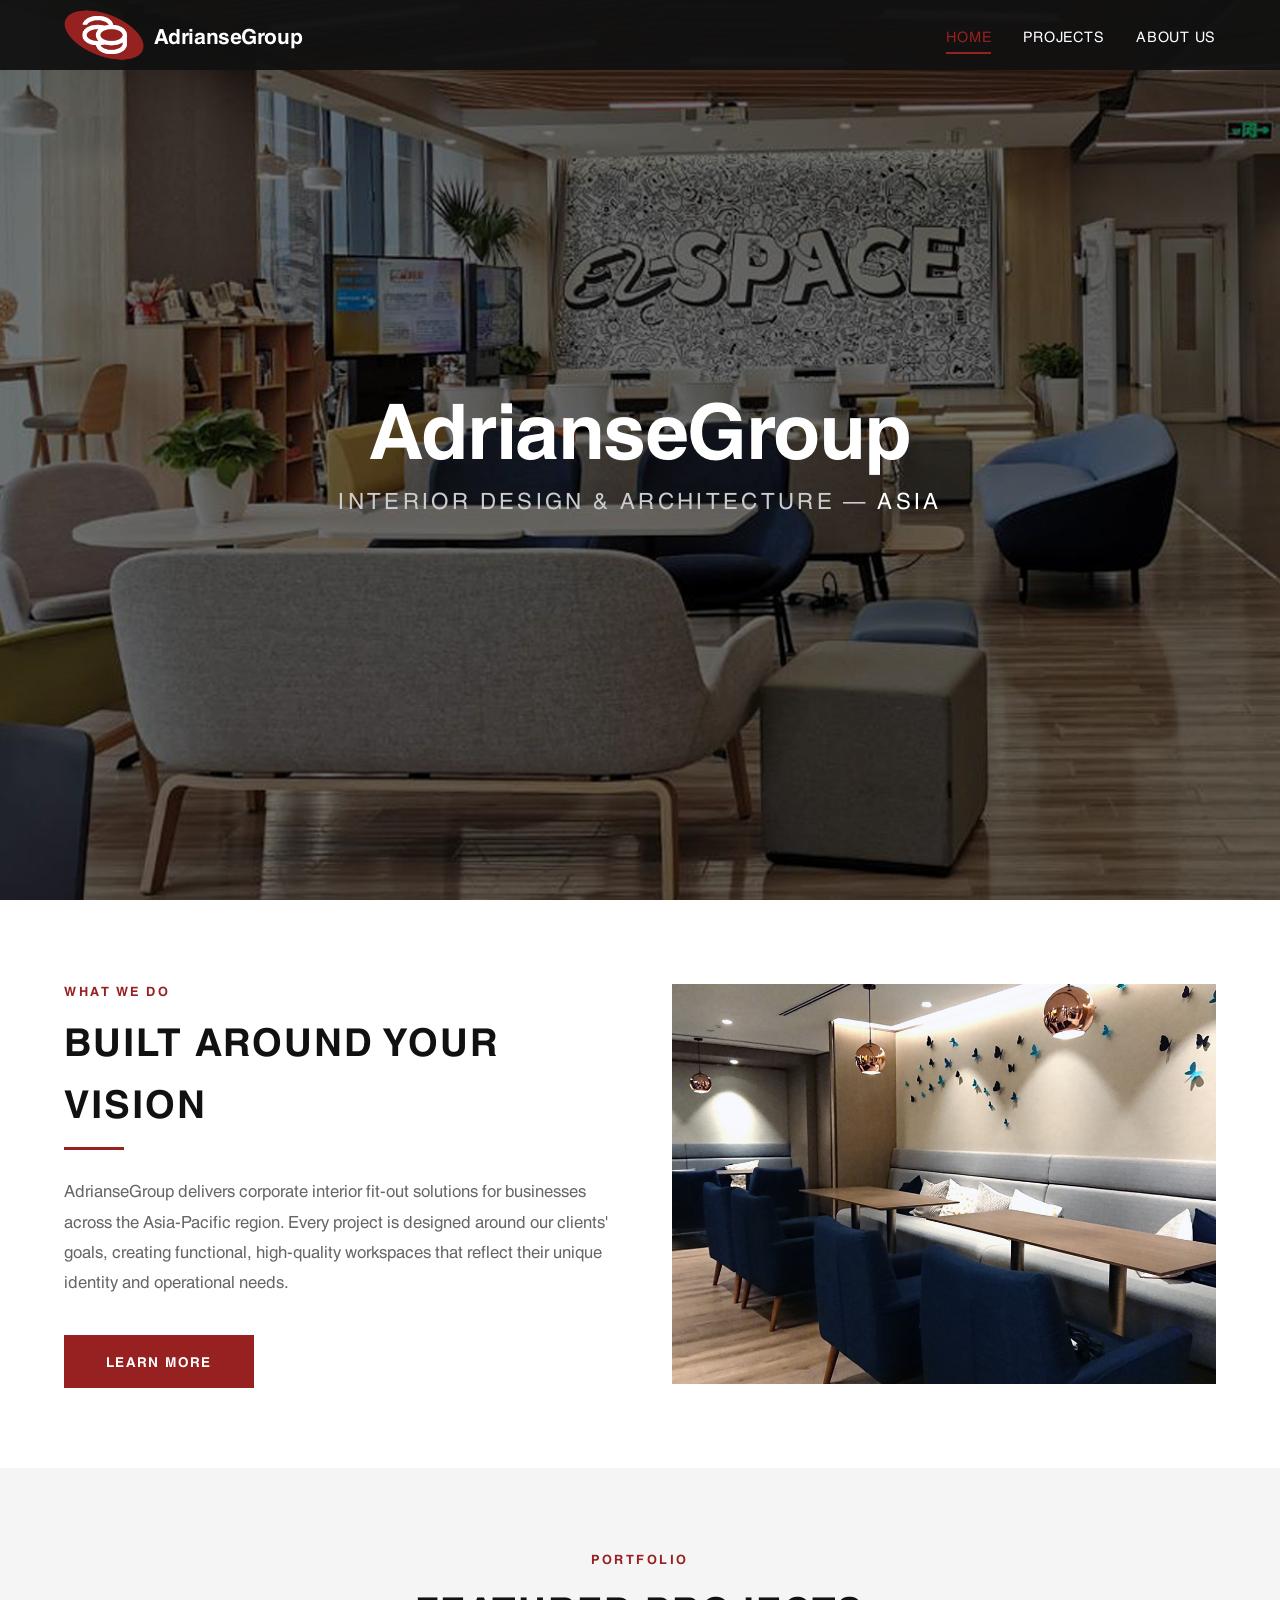
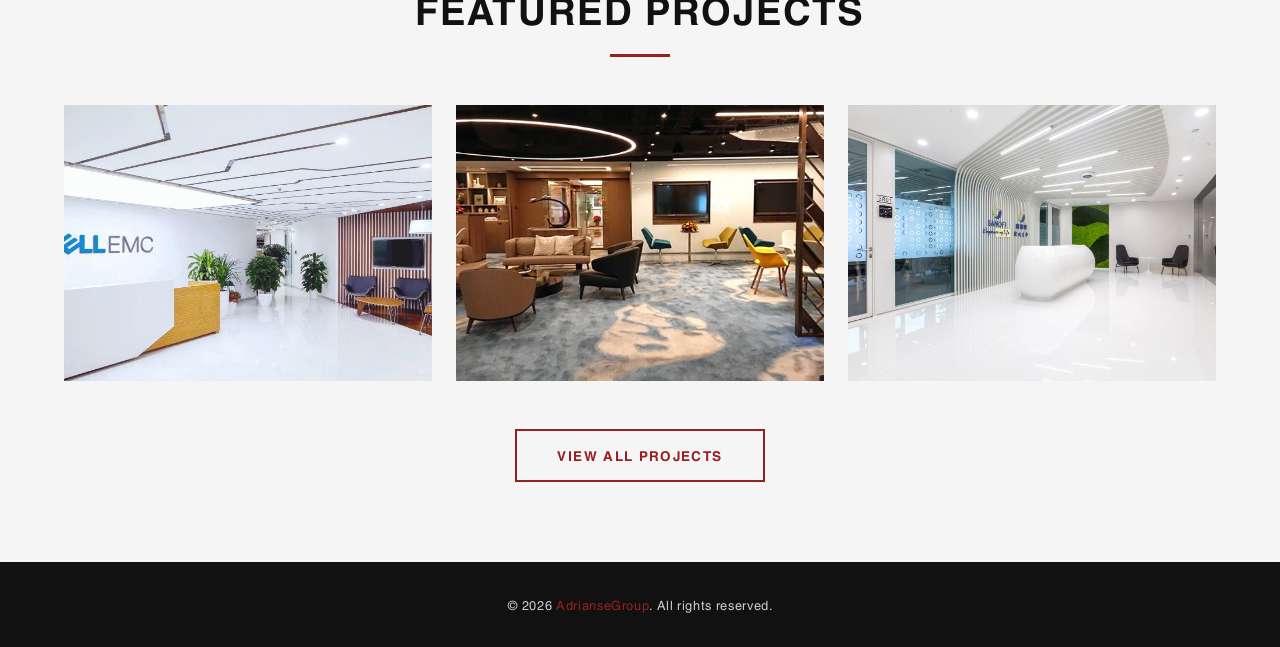
==== index.html @ fb138bbc "website redesign initial commit" ====
<!DOCTYPE html>
<html lang="en">

<head>
    <meta charset="UTF-8">
    <meta name="viewport" content="width=device-width, initial-scale=1.0">
    <meta name="description"
        content="AdrianseGroup — Award-winning interior design and architecture firm creating transformative spaces across Asia.">
    <title>AdrianseGroup | Interior Design &amp; Architecture</title>
    <link rel="icon" type="image/x-icon" href="assets/icons/AdrianseLogo.ico">
    <link rel="stylesheet" href="assets/css/style.css">
</head>

<body>

    <!-- NAVBAR -->
    <nav class="navbar" role="navigation" aria-label="Main navigation">
        <div class="container">
            <a href="index.html" class="navbar__logo" aria-label="AdrianseGroup Home">
                <img src="assets/images/AdrianseLogo.png" alt="AdrianseGroup logo">
                <span class="navbar__brand">AdrianseGroup</span>
            </a>
            <button class="navbar__toggle" aria-label="Toggle navigation" aria-expanded="false">
                <span></span>
                <span></span>
                <span></span>
            </button>
            <ul class="navbar__links">
                <li><a href="index.html" class="active">Home</a></li>
                <li><a href="projects.html">Projects</a></li>
                <li><a href="about.html">About Us</a></li>
            </ul>
        </div>
    </nav>

    <!-- HERO -->
    <header class="hero">
        <div class="hero__slideshow">
            <div class="hero__slide active"
                style="background-image: url('assets/images/index_photoB_R1.jpg');" role="img"
                aria-label="AdrianseGroup showcase"></div>
            <div class="hero__slide"
                style="background-image: url('assets/images/projects/Dell EMC, Beijing/dell_01.jpg');" role="img"
                aria-label="Dell EMC Beijing"></div>
            <div class="hero__slide"
                style="background-image: url('assets/images/projects/HongKong Land, Hong Kong/HKL_01.jpg');" role="img"
                aria-label="HongKong Land"></div>
            <div class="hero__slide"
                style="background-image: url('assets/images/projects/Sanofi, Shanghai/saf_cd_1.jpg');" role="img"
                aria-label="Sanofi Shanghai"></div>
            <div class="hero__slide"
                style="background-image: url('assets/images/projects/MSFT Beijing Telesales, Beijing/msft_01.jpg');"
                role="img" aria-label="MSFT Beijing"></div>
            <div class="hero__slide"
                style="background-image: url('assets/images/projects/Shure Asia, Hong Kong/Shu-01.jpg');" role="img"
                aria-label="Shure Asia Hong Kong"></div>
            <div class="hero__slide"
                style="background-image: url('assets/images/projects/Bayer China, Beijing/bay-01.jpg');" role="img"
                aria-label="Bayer China Beijing"></div>
            <div class="hero__slide" style="background-image: url('assets/images/projects/CBRE, Wuhan/cbre_wh_1.jpg');"
                role="img" aria-label="CBRE Wuhan"></div>
            <div class="hero__slide"
                style="background-image: url('assets/images/projects/VMware, Hong Kong/VM-01.jpg');" role="img"
                aria-label="VMware Hong Kong"></div>
        </div>
        <div class="hero__content">
            <h1 class="hero__title">AdrianseGroup</h1>
            <p class="hero__subtitle">Interior Design &amp; Architecture &mdash; <span>Asia</span></p>
        </div>
    </header>

    <!-- INTRO -->
    <section class="section">
        <div class="container">
            <div class="intro">
                <div class="intro__text">
                    <span class="section__label">What We Do</span>
                    <h2 class="section__title">Built Around Your Vision</h2>
                    <div class="section__divider" style="margin: 1rem 0 0;"></div>
                    <p style="margin-top: 1.5rem;">
                        AdrianseGroup delivers corporate interior fit-out solutions for businesses across the
                        Asia-Pacific region. Every project is designed around our clients' goals, creating functional,
                        high-quality workspaces that reflect their unique identity and operational needs.
                    </p>
                    <a href="about.html" class="btn" style="margin-top: 1rem;">Learn More</a>
                </div>
                <div class="intro__image">
                    <img class="intro__image" src="assets/images/projects/HongKong Land, Hong Kong/HKL_03.jpg"
                        alt="HongKong Land interior design by AdrianseGroup">
                </div>
            </div>
        </div>
    </section>

    <!-- FEATURED PROJECTS -->
    <section class="section section--grey">
        <div class="container">
            <div class="section__header">
                <span class="section__label">Portfolio</span>
                <h2 class="section__title">Featured Projects</h2>
                <div class="section__divider"></div>
            </div>
            <div class="featured-grid">
                <a href="projects.html" class="featured-card">
                    <img class="featured-card__img" src="assets/images/projects/Dell EMC, Beijing/dell_01.jpg"
                        alt="Dell EMC Beijing office interior" loading="lazy">
                    <div class="featured-card__overlay">
                        <div class="featured-card__name">Dell EMC</div>
                        <div class="featured-card__location">Beijing</div>
                    </div>
                </a>
                <a href="projects.html" class="featured-card">
                    <img class="featured-card__img" src="assets/images/projects/HongKong Land, Hong Kong/HKL_01.jpg"
                        alt="HongKong Land office interior" loading="lazy">
                    <div class="featured-card__overlay">
                        <div class="featured-card__name">HongKong Land</div>
                        <div class="featured-card__location">Hong Kong</div>
                    </div>
                </a>
                <a href="projects.html" class="featured-card">
                    <img class="featured-card__img" src="assets/images/projects/Sanofi, Shanghai/saf_cd_1.jpg"
                        alt="Sanofi Shanghai office interior" loading="lazy">
                    <div class="featured-card__overlay">
                        <div class="featured-card__name">Sanofi</div>
                        <div class="featured-card__location">Shanghai</div>
                    </div>
                </a>
            </div>
            <div style="text-align: center; margin-top: 3rem;">
                <a href="projects.html" class="btn btn--outline">View All Projects</a>
            </div>
        </div>
    </section>

    <!-- FOOTER -->
    <footer class="footer">
        <div class="container">
            <p>&copy; 2026 <span>AdrianseGroup</span>. All rights reserved.</p>
        </div>
    </footer>

    <script src="assets/js/main.js"></script>
</body>

</html>
---- assets/css/style.css ----
/* ===== FONT-FACE ===== */
@font-face {
  font-family: "Helvetica World";
  src: url("../fonts/Helvetica-World-Regular.otf") format("opentype");
  font-weight: 400;
  font-style: normal;
  font-display: swap;
}

@font-face {
  font-family: "Helvetica World";
  src: url("../fonts/Helvetica-World-Bold.otf") format("opentype");
  font-weight: 700;
  font-style: normal;
  font-display: swap;
}

@font-face {
  font-family: "Helvetica World";
  src: url("../fonts/Helvetica-World-Italic.otf") format("opentype");
  font-weight: 400;
  font-style: italic;
  font-display: swap;
}

/* ===== RESET & BASE ===== */
*,
*::before,
*::after {
  margin: 0;
  padding: 0;
  box-sizing: border-box;
}

html {
  scroll-behavior: smooth;
}

body {
  font-family: "Helvetica World", "Helvetica Neue", Arial, sans-serif;
  color: #333;
  background: #fff;
  line-height: 1.6;
}

a {
  text-decoration: none;
  color: inherit;
}

ul {
  list-style: none;
}

img {
  display: block;
  max-width: 100%;
  height: auto;
}

/* ===== VARIABLES ===== */
:root {
  --accent: #972021;
  --dark: #111;
  --grey-dark: #333;
  --grey-mid: #666;
  --grey-light: #ccc;
  --bg-light: #f5f5f5;
  --white: #fff;
  --max-width: 1200px;
  --nav-height: 70px;
}

/* ===== UTILITY ===== */
.container {
  width: 90%;
  max-width: var(--max-width);
  margin: 0 auto;
}

.hidden {
  display: none !important;
}

.sr-only {
  position: absolute;
  width: 1px;
  height: 1px;
  padding: 0;
  margin: -1px;
  overflow: hidden;
  clip: rect(0, 0, 0, 0);
  border: 0;
}

/* ===== NAVBAR ===== */
.navbar {
  position: fixed;
  top: 0;
  left: 0;
  width: 100%;
  height: var(--nav-height);
  background: rgba(17, 17, 17, 0.95);
  z-index: 1000;
  display: flex;
  align-items: center;
}

.navbar .container {
  display: flex;
  align-items: center;
  justify-content: space-between;
  width: 90%;
  max-width: var(--max-width);
  margin: 0 auto;
}

.navbar__logo {
  display: flex;
  align-items: center;
  gap: 0.6rem;
}

.navbar__logo img {
  height: 80px;
  width: auto;
}

.navbar__brand {
  font-family: "Helvetica World", "Helvetica Neue", Arial, sans-serif;
  font-weight: 700;
  font-size: 1.3rem;
  color: var(--white);
  letter-spacing: -0.02em;
  white-space: nowrap;
}

.navbar__links {
  display: flex;
  gap: 2rem;
}

.navbar__links a {
  color: var(--white);
  font-size: 0.9rem;
  font-weight: 500;
  letter-spacing: 0.05em;
  text-transform: uppercase;
  padding: 0.5rem 0;
  position: relative;
  transition: color 0.3s;
}

.navbar__links a::after {
  content: "";
  position: absolute;
  bottom: 0;
  left: 0;
  width: 0;
  height: 2px;
  background: var(--accent);
  transition: width 0.3s;
}

.navbar__links a:hover,
.navbar__links a.active {
  color: var(--accent);
}

.navbar__links a:hover::after,
.navbar__links a.active::after {
  width: 100%;
}

/* Mobile menu toggle */
.navbar__toggle {
  display: none;
  flex-direction: column;
  gap: 5px;
  background: none;
  border: none;
  cursor: pointer;
  padding: 4px;
}

.navbar__toggle span {
  display: block;
  width: 24px;
  height: 2px;
  background: var(--white);
  transition: transform 0.3s, opacity 0.3s;
}

/* ===== HERO ===== */
.hero {
  position: relative;
  height: 100vh;
  min-height: 500px;
  display: flex;
  align-items: center;
  justify-content: center;
  text-align: center;
  color: var(--white);
  overflow: hidden;
}

.hero--page {
  height: 50vh;
  min-height: 350px;
}

.hero__slideshow {
  position: absolute;
  inset: 0;
}

.hero__slide {
  position: absolute;
  inset: 0;
  background-size: cover;
  background-position: center;
  background-repeat: no-repeat;
  opacity: 0;
  transition: opacity 1.2s ease-in-out;
}

.hero__slide.active {
  opacity: 1;
}

.hero__slide::after {
  content: "";
  position: absolute;
  inset: 0;
  background: rgba(0, 0, 0, 0.55);
}

.hero__bg {
  position: absolute;
  inset: 0;
  background-size: cover;
  background-position: center;
  background-repeat: no-repeat;
}

.hero__bg::after {
  content: "";
  position: absolute;
  inset: 0;
  background: rgba(0, 0, 0, 0.55);
}

.hero__content {
  position: relative;
  z-index: 1;
  padding: 0 1rem;
}

.hero__title {
  font-size: clamp(2.5rem, 6vw, 5rem);
  font-weight: 700;
  color: var(--white);
  letter-spacing: -0.02em;
  line-height: 1.1;
  margin-bottom: 1rem;
}

.hero__subtitle {
  font-size: clamp(1rem, 2vw, 1.4rem);
  font-weight: 300;
  letter-spacing: 0.15em;
  text-transform: uppercase;
  color: var(--grey-light);
}

.hero__subtitle span {
  color: var(--white);
  font-weight: 500;
}

.hero__page-title {
  font-size: clamp(2rem, 5vw, 3.5rem);
  font-weight: 800;
  text-transform: uppercase;
  letter-spacing: 0.1em;
}

/* ===== BUTTONS ===== */
.btn {
  display: inline-block;
  padding: 0.85rem 2.5rem;
  font-size: 0.85rem;
  font-weight: 600;
  text-transform: uppercase;
  letter-spacing: 0.1em;
  border: 2px solid var(--accent);
  background: var(--accent);
  color: var(--white);
  cursor: pointer;
  transition: background 0.3s, color 0.3s;
}

.btn:hover {
  background: transparent;
  color: var(--accent);
}

.btn--outline {
  background: transparent;
  color: var(--accent);
}

.btn--outline:hover {
  background: var(--accent);
  color: var(--white);
}

/* ===== SECTIONS ===== */
.section {
  padding: 5rem 0;
}

.section--grey {
  background: var(--bg-light);
}

.section__header {
  text-align: center;
  margin-bottom: 3rem;
}

.section__label {
  display: block;
  font-size: 0.8rem;
  font-weight: 600;
  text-transform: uppercase;
  letter-spacing: 0.2em;
  color: var(--accent);
  margin-bottom: 0.5rem;
}

.section__title {
  font-size: clamp(1.8rem, 3vw, 2.5rem);
  font-weight: 700;
  color: var(--dark);
  text-transform: uppercase;
  letter-spacing: 0.05em;
}

.section__divider {
  width: 60px;
  height: 3px;
  background: var(--accent);
  margin: 1rem auto 0;
}

/* ===== INTRO (HOME) ===== */
.intro {
  display: grid;
  grid-template-columns: 1fr 1fr;
  gap: 4rem;
  align-items: center;
}

.intro__text p {
  font-size: 1.05rem;
  line-height: 1.8;
  color: var(--grey-mid);
  margin-bottom: 1.5rem;
}

.intro__image {
  width: 100%;
  height: 400px;
  object-fit: cover;
}

/* ===== FEATURED PROJECTS (HOME) ===== */
.featured-grid {
  display: grid;
  grid-template-columns: repeat(3, 1fr);
  gap: 1.5rem;
}

.featured-card {
  position: relative;
  overflow: hidden;
  aspect-ratio: 4 / 3;
}

.featured-card__img {
  width: 100%;
  height: 100%;
  object-fit: cover;
  transition: transform 0.5s;
}

.featured-card:hover .featured-card__img {
  transform: scale(1.05);
}

.featured-card__overlay {
  position: absolute;
  inset: 0;
  background: rgba(0, 0, 0, 0.5);
  display: flex;
  flex-direction: column;
  align-items: center;
  justify-content: center;
  opacity: 0;
  transition: opacity 0.4s;
}

.featured-card:hover .featured-card__overlay {
  opacity: 1;
}

.featured-card__name {
  color: var(--white);
  font-size: 1.1rem;
  font-weight: 700;
  text-transform: uppercase;
  letter-spacing: 0.08em;
  margin-bottom: 0.3rem;
}

.featured-card__location {
  color: var(--grey-light);
  font-size: 0.8rem;
  text-transform: uppercase;
  letter-spacing: 0.12em;
}

/* ===== FILTER BAR ===== */
.filter-bar {
  display: flex;
  justify-content: center;
  gap: 0.5rem;
  flex-wrap: wrap;
  margin-bottom: 3rem;
}

.filter-btn {
  padding: 0.6rem 1.5rem;
  font-size: 0.8rem;
  font-weight: 600;
  text-transform: uppercase;
  letter-spacing: 0.1em;
  border: 2px solid var(--grey-light);
  background: transparent;
  color: var(--grey-mid);
  cursor: pointer;
  transition: all 0.3s;
}

.filter-btn:hover,
.filter-btn.active {
  border-color: var(--accent);
  background: var(--accent);
  color: var(--white);
}

/* ===== PROJECT GRID ===== */
.project-grid {
  display: grid;
  grid-template-columns: repeat(auto-fill, minmax(300px, 1fr));
  gap: 1.5rem;
}

.project-card {
  position: relative;
  overflow: hidden;
  aspect-ratio: 4 / 3;
  cursor: pointer;
}

.project-card__img {
  width: 100%;
  height: 100%;
  object-fit: cover;
  transition: transform 0.5s;
}

.project-card:hover .project-card__img {
  transform: scale(1.05);
}

.project-card__info {
  position: absolute;
  bottom: 0;
  left: 0;
  right: 0;
  padding: 1.5rem;
  background: linear-gradient(transparent, rgba(0, 0, 0, 0.8));
  color: var(--white);
}

.project-card__name {
  font-size: 1rem;
  font-weight: 700;
  text-transform: uppercase;
  letter-spacing: 0.05em;
}

.project-card__location {
  font-size: 0.75rem;
  color: var(--grey-light);
  text-transform: uppercase;
  letter-spacing: 0.12em;
  margin-top: 0.2rem;
}

/* ===== LIGHTBOX ===== */
.lightbox {
  position: fixed;
  inset: 0;
  background: rgba(0, 0, 0, 0.95);
  z-index: 2000;
  display: flex;
  align-items: center;
  justify-content: center;
  opacity: 0;
  visibility: hidden;
  transition: opacity 0.3s, visibility 0.3s;
}

.lightbox.active {
  opacity: 1;
  visibility: visible;
}

.lightbox__close {
  position: absolute;
  top: 1.5rem;
  right: 1.5rem;
  width: 40px;
  height: 40px;
  background: none;
  border: none;
  cursor: pointer;
  z-index: 10;
  display: flex;
  align-items: center;
  justify-content: center;
}

.lightbox__close::before,
.lightbox__close::after {
  content: "";
  position: absolute;
  width: 28px;
  height: 2px;
  background: var(--white);
}

.lightbox__close::before {
  transform: rotate(45deg);
}

.lightbox__close::after {
  transform: rotate(-45deg);
}

.lightbox__counter {
  position: absolute;
  top: 1.5rem;
  left: 1.5rem;
  color: var(--grey-light);
  font-size: 0.85rem;
  font-weight: 500;
  letter-spacing: 0.1em;
  z-index: 10;
}

.lightbox__caption {
  position: absolute;
  bottom: 1.5rem;
  left: 50%;
  transform: translateX(-50%);
  color: var(--white);
  font-size: 0.9rem;
  font-weight: 600;
  text-transform: uppercase;
  letter-spacing: 0.1em;
  text-align: center;
  z-index: 10;
  white-space: nowrap;
}

.lightbox__img {
  max-width: 85vw;
  max-height: 85vh;
  object-fit: contain;
  transition: opacity 0.3s;
}

.lightbox__nav {
  position: absolute;
  top: 50%;
  transform: translateY(-50%);
  width: 50px;
  height: 50px;
  background: rgba(255, 255, 255, 0.1);
  border: 1px solid rgba(255, 255, 255, 0.2);
  border-radius: 50%;
  cursor: pointer;
  display: flex;
  align-items: center;
  justify-content: center;
  transition: background 0.3s;
  z-index: 10;
}

.lightbox__nav:hover {
  background: rgba(255, 255, 255, 0.2);
}

.lightbox__nav--prev {
  left: 1.5rem;
}

.lightbox__nav--next {
  right: 1.5rem;
}

.lightbox__nav::after {
  content: "";
  width: 12px;
  height: 12px;
  border-top: 2px solid var(--white);
  border-right: 2px solid var(--white);
}

.lightbox__nav--prev::after {
  transform: rotate(-135deg);
}

.lightbox__nav--next::after {
  transform: rotate(45deg);
}

/* ===== ABOUT PAGE ===== */
.about-content {
  display: grid;
  grid-template-columns: 1fr 1fr;
  gap: 4rem;
  align-items: start;
}

.about-text p {
  font-size: 1.05rem;
  line-height: 1.8;
  color: var(--grey-mid);
  margin-bottom: 1.5rem;
}

.about-text h3 {
  font-size: 1.2rem;
  font-weight: 700;
  color: var(--dark);
  text-transform: uppercase;
  letter-spacing: 0.05em;
  margin-bottom: 0.75rem;
}

.about-values {
  display: grid;
  grid-template-columns: 1fr 1fr;
  gap: 2rem;
}

.about-value {
  padding: 2rem;
  background: var(--bg-light);
  border-left: 3px solid var(--accent);
}

.about-value__title {
  font-size: 0.85rem;
  font-weight: 700;
  text-transform: uppercase;
  letter-spacing: 0.08em;
  color: var(--dark);
  margin-bottom: 0.5rem;
}

.about-value__text {
  font-size: 0.9rem;
  color: var(--grey-mid);
  line-height: 1.6;
}

/* ===== CONTACT ===== */
.contact-block {
  display: grid;
  grid-template-columns: repeat(3, 1fr);
  gap: 2rem;
  margin-top: 3rem;
}

.contact-item {
  text-align: center;
  padding: 2rem;
  border: 1px solid #eee;
}

.contact-item__label {
  display: block;
  font-size: 0.75rem;
  font-weight: 600;
  text-transform: uppercase;
  letter-spacing: 0.15em;
  color: var(--accent);
  margin-bottom: 0.75rem;
}

.contact-item__value {
  font-size: 1rem;
  color: var(--dark);
  font-weight: 500;
}

.contact-item__value a {
  color: var(--dark);
  transition: color 0.3s;
}

.contact-item__value a:hover {
  color: var(--accent);
}

/* ===== FOOTER ===== */
.footer {
  background: var(--dark);
  color: var(--grey-light);
  padding: 2rem 0;
  text-align: center;
}

.footer p {
  font-size: 0.8rem;
  letter-spacing: 0.05em;
}

.footer span {
  color: var(--accent);
}

/* ===== RESPONSIVE: TABLET ===== */
@media (max-width: 1024px) {
  .intro {
    grid-template-columns: 1fr;
    gap: 2rem;
  }

  .featured-grid {
    grid-template-columns: repeat(2, 1fr);
  }

  .about-content {
    grid-template-columns: 1fr;
    gap: 2rem;
  }

  .contact-block {
    grid-template-columns: 1fr;
  }
}

/* ===== RESPONSIVE: MOBILE ===== */
@media (max-width: 768px) {
  .navbar__toggle {
    display: flex;
  }

  .navbar__links {
    position: absolute;
    top: var(--nav-height);
    left: 0;
    width: 100%;
    flex-direction: column;
    background: rgba(17, 17, 17, 0.98);
    padding: 1rem 0;
    gap: 0;
    max-height: 0;
    overflow: hidden;
    transition: max-height 0.4s;
  }

  .navbar__links.open {
    max-height: 300px;
  }

  .navbar__links a {
    display: block;
    padding: 0.9rem 1.5rem;
    border-bottom: 1px solid rgba(255, 255, 255, 0.05);
  }

  .featured-grid {
    grid-template-columns: 1fr;
  }

  .project-grid {
    grid-template-columns: 1fr;
  }

  .about-values {
    grid-template-columns: 1fr;
  }

  .hero--page {
    height: 40vh;
    min-height: 280px;
  }

  .lightbox__nav {
    width: 40px;
    height: 40px;
  }

  .lightbox__nav--prev {
    left: 0.75rem;
  }

  .lightbox__nav--next {
    right: 0.75rem;
  }
}
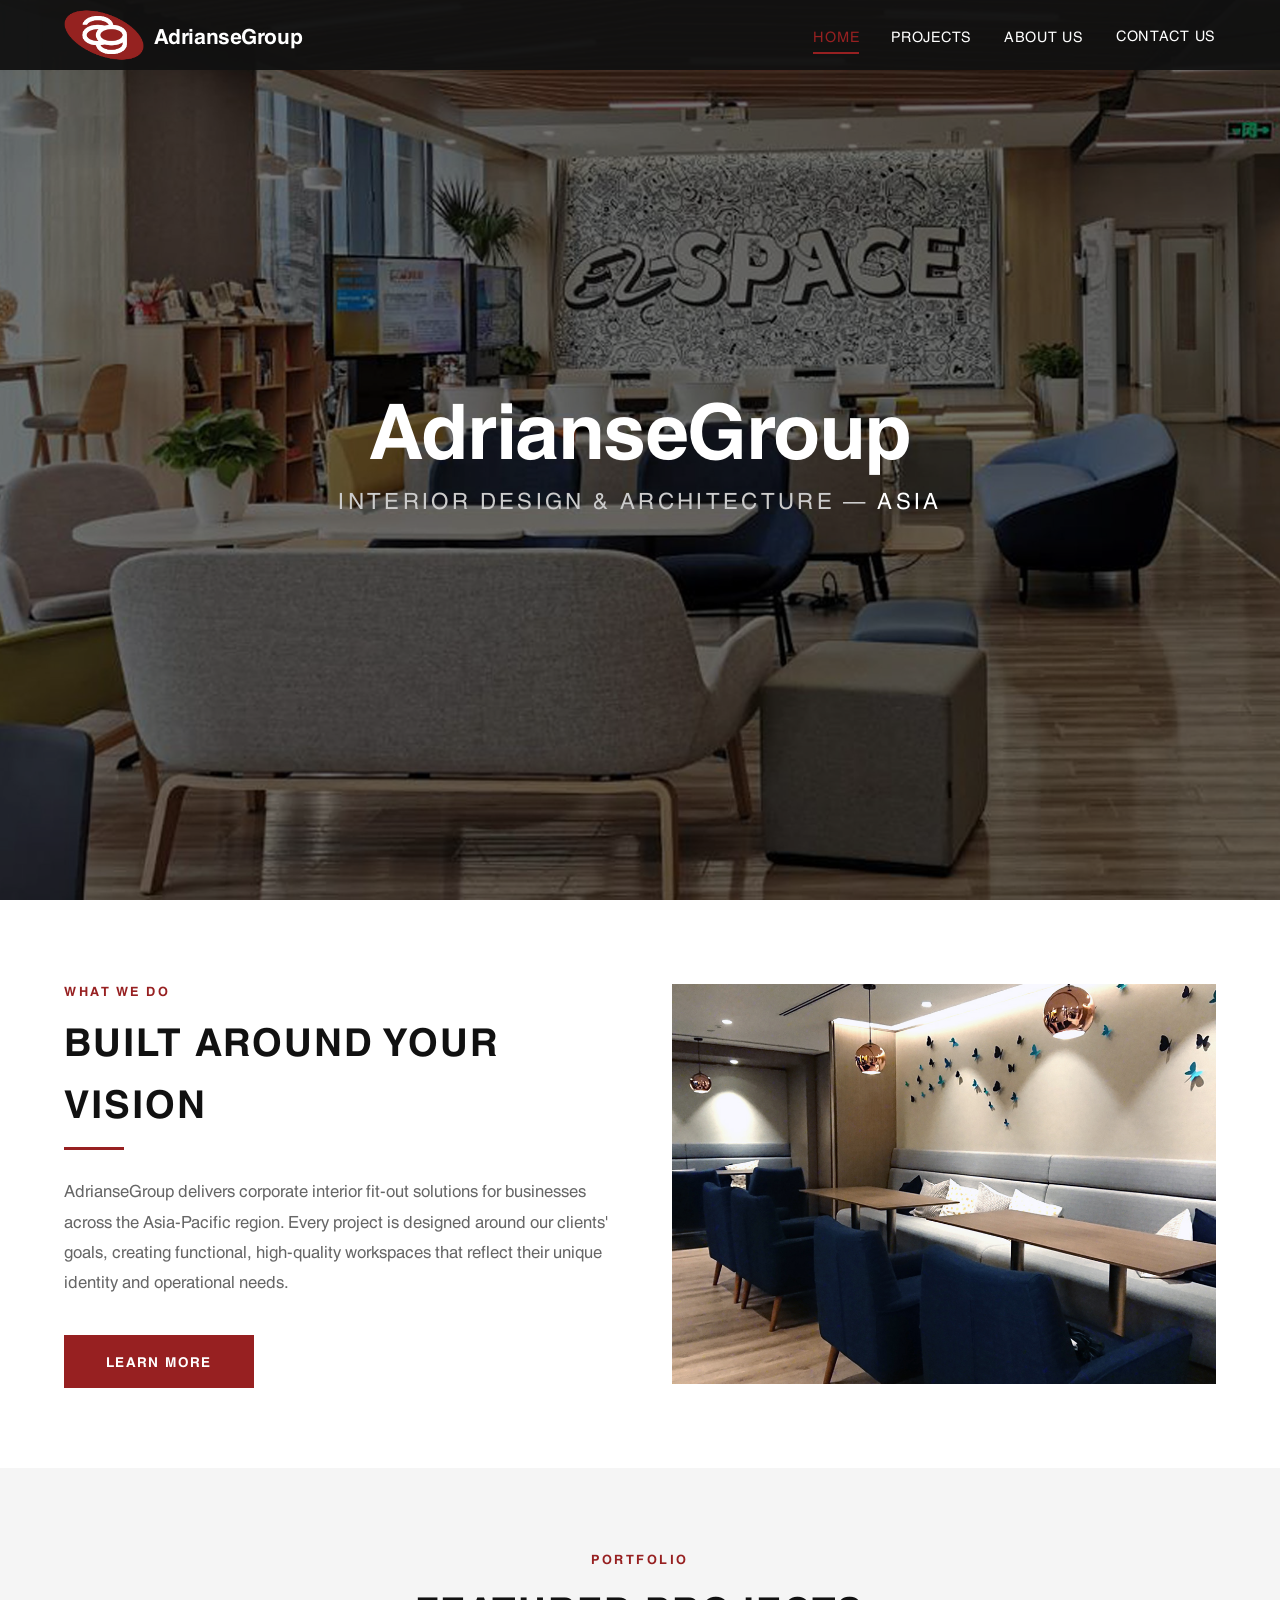
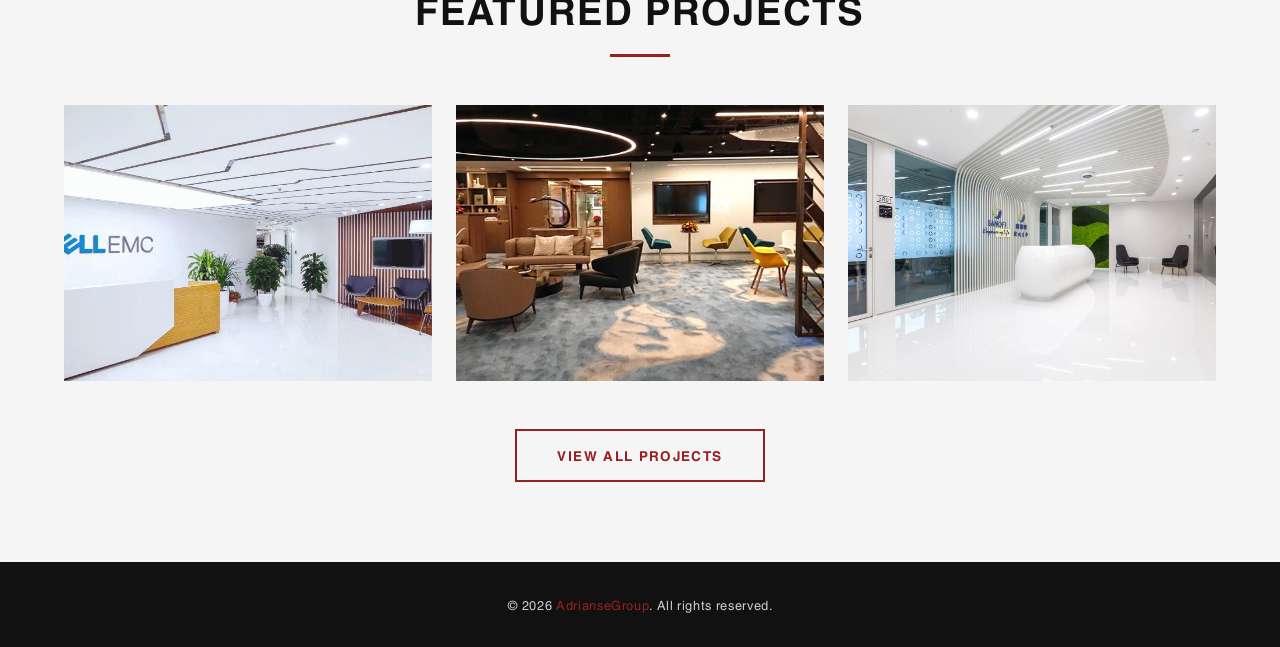
==== commit 27521b49: "more accessible contact information" ====
--- a/index.html
+++ b/index.html
@@ -4,8 +4,7 @@
 <head>
     <meta charset="UTF-8">
     <meta name="viewport" content="width=device-width, initial-scale=1.0">
-    <meta name="description"
-        content="AdrianseGroup — Award-winning interior design and architecture firm creating transformative spaces across Asia.">
+    <meta name="description" content="Proposed website redesign for AdrianseGroup for GE008 Technical Communication.">
     <title>AdrianseGroup | Interior Design &amp; Architecture</title>
     <link rel="icon" type="image/x-icon" href="assets/icons/AdrianseLogo.ico">
     <link rel="stylesheet" href="assets/css/style.css">
@@ -29,16 +28,35 @@
                 <li><a href="index.html" class="active">Home</a></li>
                 <li><a href="projects.html">Projects</a></li>
                 <li><a href="about.html">About Us</a></li>
+                <li class="navbar__dropdown">
+                    <button class="navbar__dropdown-toggle">Contact Us</button>
+                    <ul class="navbar__dropdown-menu">
+                        <li><button data-branch="hongkong">Hong Kong</button></li>
+                        <li><button data-branch="shanghai">Shanghai</button></li>
+                        <li><button data-branch="manila">Manila</button></li>
+                    </ul>
+                </li>
             </ul>
         </div>
     </nav>
 
+    <!-- CONTACT OVERLAY -->
+    <div class="contact-overlay" aria-hidden="true">
+        <div class="contact-overlay__card">
+            <button class="contact-overlay__close" aria-label="Close"></button>
+            <span class="contact-overlay__branch"></span>
+            <div class="contact-overlay__info">
+                <p class="contact-overlay__phone"></p>
+                <p class="contact-overlay__email"></p>
+            </div>
+        </div>
+    </div>
+
     <!-- HERO -->
     <header class="hero">
         <div class="hero__slideshow">
-            <div class="hero__slide active"
-                style="background-image: url('assets/images/index_photoB_R1.jpg');" role="img"
-                aria-label="AdrianseGroup showcase"></div>
+            <div class="hero__slide active" style="background-image: url('assets/images/index_photoB_R1.jpg');"
+                role="img" aria-label="AdrianseGroup showcase"></div>
             <div class="hero__slide"
                 style="background-image: url('assets/images/projects/Dell EMC, Beijing/dell_01.jpg');" role="img"
                 aria-label="Dell EMC Beijing"></div>
--- a/assets/css/style.css
+++ b/assets/css/style.css
@@ -137,6 +137,7 @@
 
 .navbar__links {
   display: flex;
+  align-items: center;
   gap: 2rem;
 }
 
@@ -189,6 +190,195 @@
   height: 2px;
   background: var(--white);
   transition: transform 0.3s, opacity 0.3s;
+}
+
+/* ===== NAVBAR DROPDOWN ===== */
+.navbar__dropdown {
+  position: relative;
+  list-style: none;
+  margin: 0;
+  padding: 0;
+}
+
+.navbar__dropdown-toggle {
+  background: none;
+  border: none;
+  color: var(--white);
+  font-family: inherit;
+  font-size: 0.9rem;
+  font-weight: 500;
+  letter-spacing: 0.05em;
+  text-transform: uppercase;
+  line-height: 1.4;
+  padding: 0.5rem 0;
+  margin-top: 1px;
+  cursor: pointer;
+  position: relative;
+  display: inline-block;
+  transition: color 0.3s;
+}
+
+.navbar__dropdown-toggle::after {
+  content: "";
+  position: absolute;
+  bottom: 0;
+  left: 0;
+  width: 0;
+  height: 2px;
+  background: var(--accent);
+  transition: width 0.3s;
+}
+
+.navbar__dropdown:hover .navbar__dropdown-toggle,
+.navbar__dropdown-toggle:focus {
+  color: var(--accent);
+}
+
+.navbar__dropdown:hover .navbar__dropdown-toggle::after,
+.navbar__dropdown-toggle:focus::after {
+  width: 100%;
+}
+
+.navbar__dropdown-menu {
+  position: absolute;
+  top: 100%;
+  right: 0;
+  min-width: 180px;
+  background: rgba(17, 17, 17, 0.98);
+  border-top: 2px solid var(--accent);
+  opacity: 0;
+  visibility: hidden;
+  transform: translateY(-4px);
+  transition: opacity 0.3s, visibility 0.3s, transform 0.3s;
+}
+
+.navbar__dropdown-menu.show {
+  opacity: 1;
+  visibility: visible;
+  transform: translateY(0);
+}
+
+.navbar__dropdown-menu li button {
+  display: block;
+  width: 100%;
+  background: none;
+  border: none;
+  border-bottom: 1px solid rgba(255, 255, 255, 0.05);
+  color: var(--white);
+  font-family: inherit;
+  font-size: 0.85rem;
+  font-weight: 500;
+  letter-spacing: 0.05em;
+  text-transform: uppercase;
+  padding: 0.85rem 1.5rem;
+  text-align: left;
+  cursor: pointer;
+  transition: background 0.3s, color 0.3s;
+}
+
+.navbar__dropdown-menu li button:hover {
+  background: rgba(255, 255, 255, 0.08);
+  color: var(--accent);
+}
+
+/* ===== CONTACT OVERLAY ===== */
+.contact-overlay {
+  position: fixed;
+  inset: 0;
+  background: rgba(0, 0, 0, 0.85);
+  z-index: 2000;
+  display: flex;
+  align-items: center;
+  justify-content: center;
+  opacity: 0;
+  visibility: hidden;
+  transition: opacity 0.3s, visibility 0.3s;
+}
+
+.contact-overlay.active {
+  opacity: 1;
+  visibility: visible;
+}
+
+.contact-overlay__card {
+  position: relative;
+  background: var(--white);
+  padding: 3rem 4rem;
+  text-align: center;
+  max-width: 460px;
+  width: 90%;
+}
+
+.contact-overlay__close {
+  position: absolute;
+  top: 1rem;
+  right: 1rem;
+  width: 36px;
+  height: 36px;
+  background: none;
+  border: none;
+  cursor: pointer;
+  display: flex;
+  align-items: center;
+  justify-content: center;
+}
+
+.contact-overlay__close::before,
+.contact-overlay__close::after {
+  content: "";
+  position: absolute;
+  width: 24px;
+  height: 2px;
+  background: var(--grey-mid);
+  transition: background 0.3s;
+}
+
+.contact-overlay__close::before {
+  transform: rotate(45deg);
+}
+
+.contact-overlay__close::after {
+  transform: rotate(-45deg);
+}
+
+.contact-overlay__close:hover::before,
+.contact-overlay__close:hover::after {
+  background: var(--accent);
+}
+
+.contact-overlay__branch {
+  display: block;
+  font-size: 0.75rem;
+  font-weight: 600;
+  text-transform: uppercase;
+  letter-spacing: 0.15em;
+  color: var(--accent);
+  margin-bottom: 1rem;
+}
+
+.contact-overlay__info {
+  margin-top: 1rem;
+}
+
+.contact-overlay__phone {
+  font-size: 1.2rem;
+  font-weight: 700;
+  color: var(--dark);
+  margin-bottom: 0.75rem;
+}
+
+.contact-overlay__email {
+  font-size: 0.95rem;
+  color: var(--grey-mid);
+}
+
+.contact-overlay__email a {
+  color: var(--grey-mid);
+  transition: color 0.3s;
+}
+
+.contact-overlay__email a:hover {
+  color: var(--accent);
 }
 
 /* ===== HERO ===== */
@@ -788,7 +978,7 @@
   }
 
   .navbar__links.open {
-    max-height: 300px;
+    max-height: 500px;
   }
 
   .navbar__links a {
@@ -797,6 +987,41 @@
     border-bottom: 1px solid rgba(255, 255, 255, 0.05);
   }
 
+  .navbar__dropdown-toggle {
+    display: block;
+    width: 100%;
+    text-align: center;
+    padding: 0.9rem 1.5rem;
+    font-size: 0.9rem;
+    border-bottom: 1px solid rgba(255, 255, 255, 0.05);
+    margin: 0;
+    text-indent: 0;
+  }
+
+  .navbar__dropdown-toggle::after {
+    display: none;
+  }
+
+  .navbar__dropdown-menu {
+    position: static;
+    border-top: none;
+    opacity: 1;
+    visibility: visible;
+    transform: none;
+    max-height: 0;
+    overflow: hidden;
+    transition: max-height 0.4s;
+  }
+
+  .navbar__dropdown-menu.show {
+    max-height: 300px;
+  }
+
+  .navbar__dropdown-menu li button {
+    padding-left: 3rem;
+    font-size: 0.8rem;
+  }
+
   .featured-grid {
     grid-template-columns: 1fr;
   }
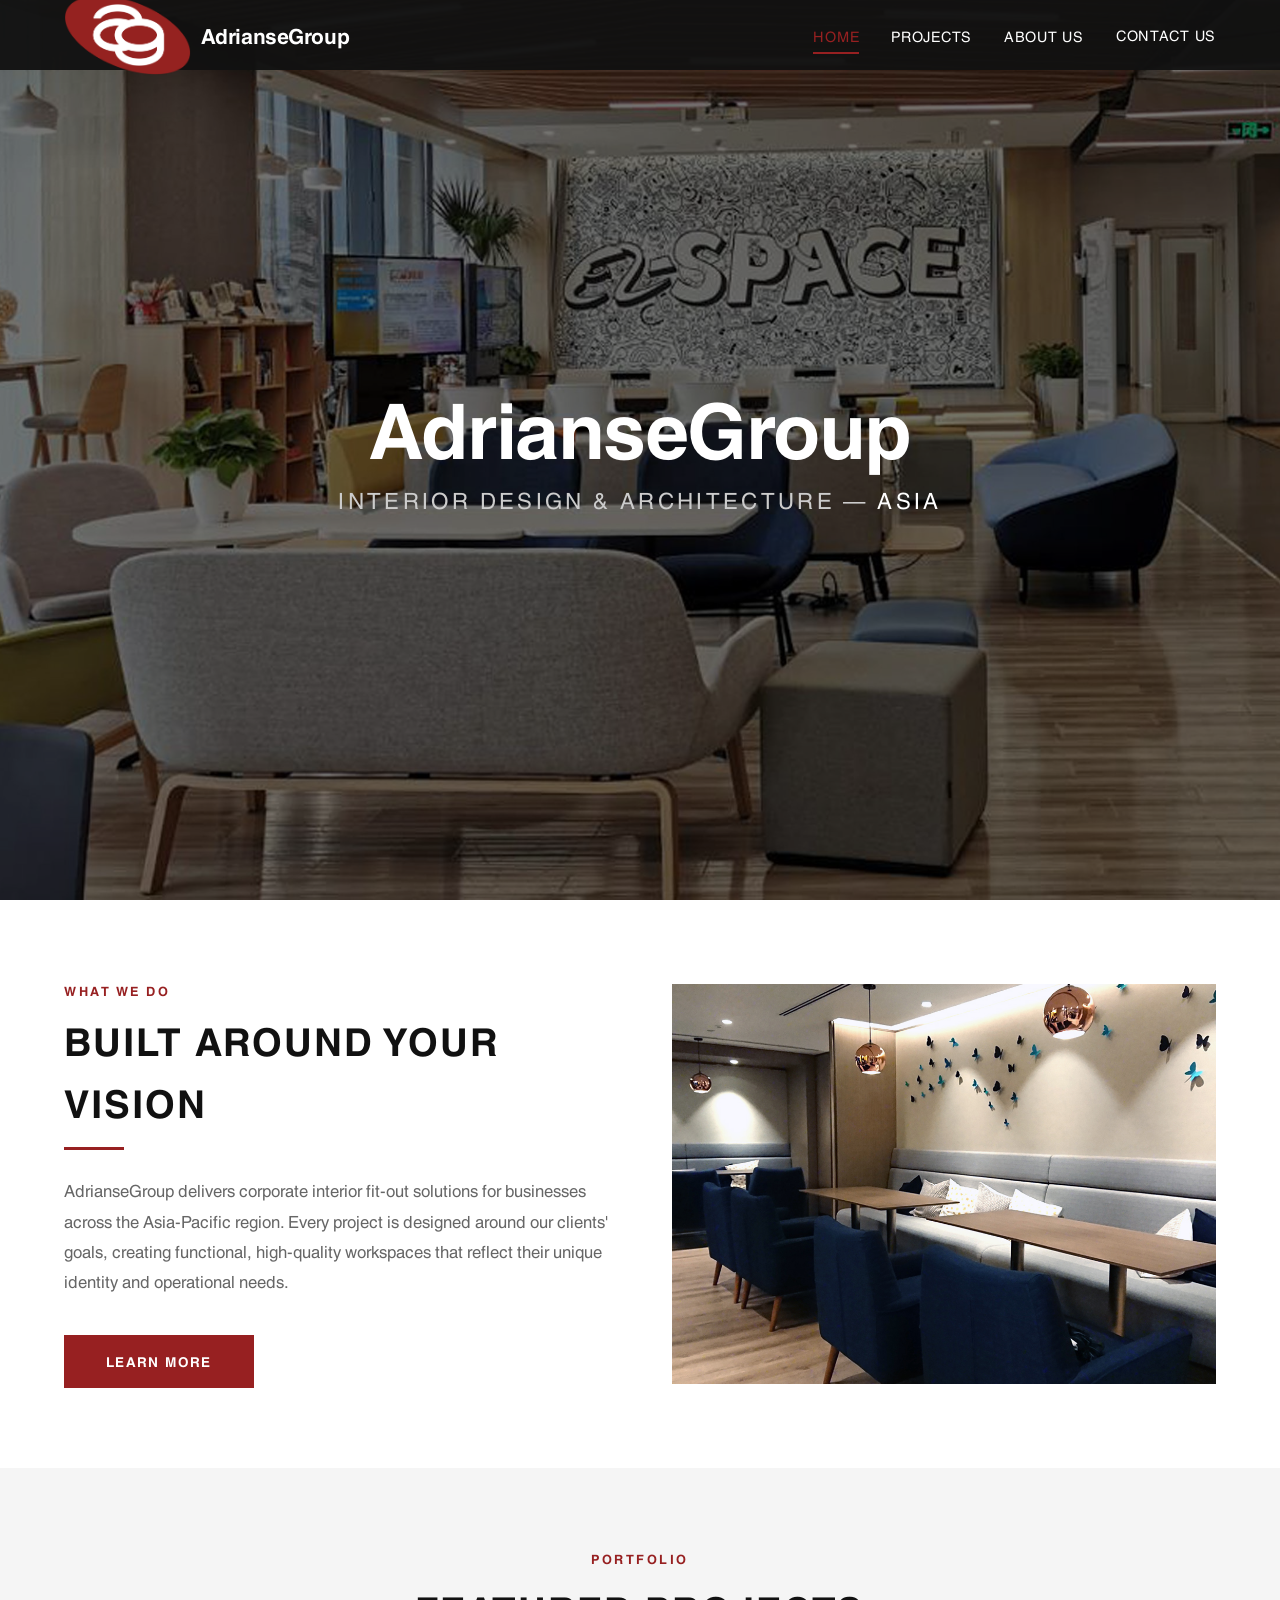
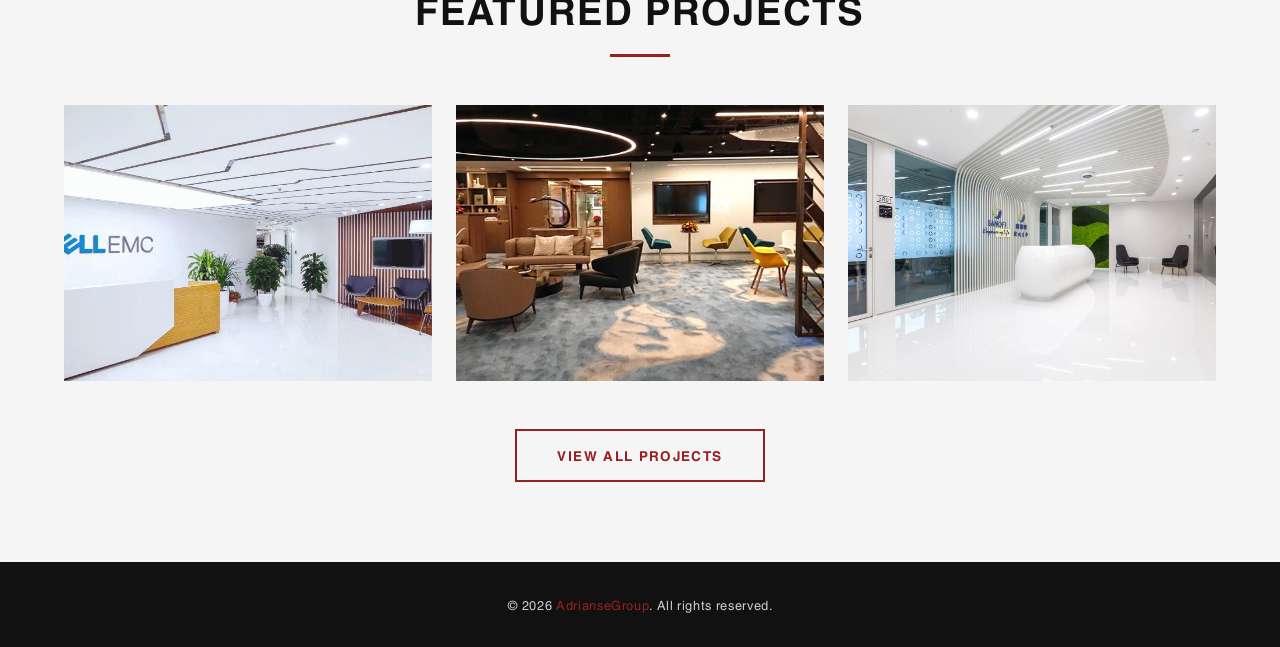
==== commit d540b92a: "final revisions, removed contacts in about us page" ====
--- a/index.html
+++ b/index.html
@@ -12,7 +12,6 @@
 
 <body>
 
-    <!-- NAVBAR -->
     <nav class="navbar" role="navigation" aria-label="Main navigation">
         <div class="container">
             <a href="index.html" class="navbar__logo" aria-label="AdrianseGroup Home">
@@ -40,7 +39,6 @@
         </div>
     </nav>
 
-    <!-- CONTACT OVERLAY -->
     <div class="contact-overlay" aria-hidden="true">
         <div class="contact-overlay__card">
             <button class="contact-overlay__close" aria-label="Close"></button>
@@ -52,7 +50,6 @@
         </div>
     </div>
 
-    <!-- HERO -->
     <header class="hero">
         <div class="hero__slideshow">
             <div class="hero__slide active" style="background-image: url('assets/images/index_photoB_R1.jpg');"
@@ -87,7 +84,6 @@
         </div>
     </header>
 
-    <!-- INTRO -->
     <section class="section">
         <div class="container">
             <div class="intro">
@@ -110,7 +106,6 @@
         </div>
     </section>
 
-    <!-- FEATURED PROJECTS -->
     <section class="section section--grey">
         <div class="container">
             <div class="section__header">
@@ -150,7 +145,6 @@
         </div>
     </section>
 
-    <!-- FOOTER -->
     <footer class="footer">
         <div class="container">
             <p>&copy; 2026 <span>AdrianseGroup</span>. All rights reserved.</p>
--- a/assets/css/style.css
+++ b/assets/css/style.css
@@ -1,4 +1,3 @@
-/* ===== FONT-FACE ===== */
 @font-face {
   font-family: "Helvetica World";
   src: url("../fonts/Helvetica-World-Regular.otf") format("opentype");
@@ -23,7 +22,6 @@
   font-display: swap;
 }
 
-/* ===== RESET & BASE ===== */
 *,
 *::before,
 *::after {
@@ -58,7 +56,6 @@
   height: auto;
 }
 
-/* ===== VARIABLES ===== */
 :root {
   --accent: #972021;
   --dark: #111;
@@ -71,7 +68,6 @@
   --nav-height: 70px;
 }
 
-/* ===== UTILITY ===== */
 .container {
   width: 90%;
   max-width: var(--max-width);
@@ -93,7 +89,6 @@
   border: 0;
 }
 
-/* ===== NAVBAR ===== */
 .navbar {
   position: fixed;
   top: 0;
@@ -173,7 +168,6 @@
   width: 100%;
 }
 
-/* Mobile menu toggle */
 .navbar__toggle {
   display: none;
   flex-direction: column;
@@ -192,7 +186,6 @@
   transition: transform 0.3s, opacity 0.3s;
 }
 
-/* ===== NAVBAR DROPDOWN ===== */
 .navbar__dropdown {
   position: relative;
   list-style: none;
@@ -281,7 +274,6 @@
   color: var(--accent);
 }
 
-/* ===== CONTACT OVERLAY ===== */
 .contact-overlay {
   position: fixed;
   inset: 0;
@@ -381,7 +373,6 @@
   color: var(--accent);
 }
 
-/* ===== HERO ===== */
 .hero {
   position: relative;
   height: 100vh;
@@ -475,7 +466,6 @@
   letter-spacing: 0.1em;
 }
 
-/* ===== BUTTONS ===== */
 .btn {
   display: inline-block;
   padding: 0.85rem 2.5rem;
@@ -505,7 +495,6 @@
   color: var(--white);
 }
 
-/* ===== SECTIONS ===== */
 .section {
   padding: 5rem 0;
 }
@@ -544,7 +533,6 @@
   margin: 1rem auto 0;
 }
 
-/* ===== INTRO (HOME) ===== */
 .intro {
   display: grid;
   grid-template-columns: 1fr 1fr;
@@ -565,7 +553,6 @@
   object-fit: cover;
 }
 
-/* ===== FEATURED PROJECTS (HOME) ===== */
 .featured-grid {
   display: grid;
   grid-template-columns: repeat(3, 1fr);
@@ -621,7 +608,6 @@
   letter-spacing: 0.12em;
 }
 
-/* ===== FILTER BAR ===== */
 .filter-bar {
   display: flex;
   justify-content: center;
@@ -650,7 +636,6 @@
   color: var(--white);
 }
 
-/* ===== PROJECT GRID ===== */
 .project-grid {
   display: grid;
   grid-template-columns: repeat(auto-fill, minmax(300px, 1fr));
@@ -700,7 +685,6 @@
   margin-top: 0.2rem;
 }
 
-/* ===== LIGHTBOX ===== */
 .lightbox {
   position: fixed;
   inset: 0;
@@ -829,7 +813,6 @@
   transform: rotate(45deg);
 }
 
-/* ===== ABOUT PAGE ===== */
 .about-content {
   display: grid;
   grid-template-columns: 1fr 1fr;
@@ -880,7 +863,6 @@
   line-height: 1.6;
 }
 
-/* ===== CONTACT ===== */
 .contact-block {
   display: grid;
   grid-template-columns: repeat(3, 1fr);
@@ -919,7 +901,6 @@
   color: var(--accent);
 }
 
-/* ===== FOOTER ===== */
 .footer {
   background: var(--dark);
   color: var(--grey-light);
@@ -936,7 +917,6 @@
   color: var(--accent);
 }
 
-/* ===== RESPONSIVE: TABLET ===== */
 @media (max-width: 1024px) {
   .intro {
     grid-template-columns: 1fr;
@@ -957,7 +937,6 @@
   }
 }
 
-/* ===== RESPONSIVE: MOBILE ===== */
 @media (max-width: 768px) {
   .navbar__toggle {
     display: flex;
